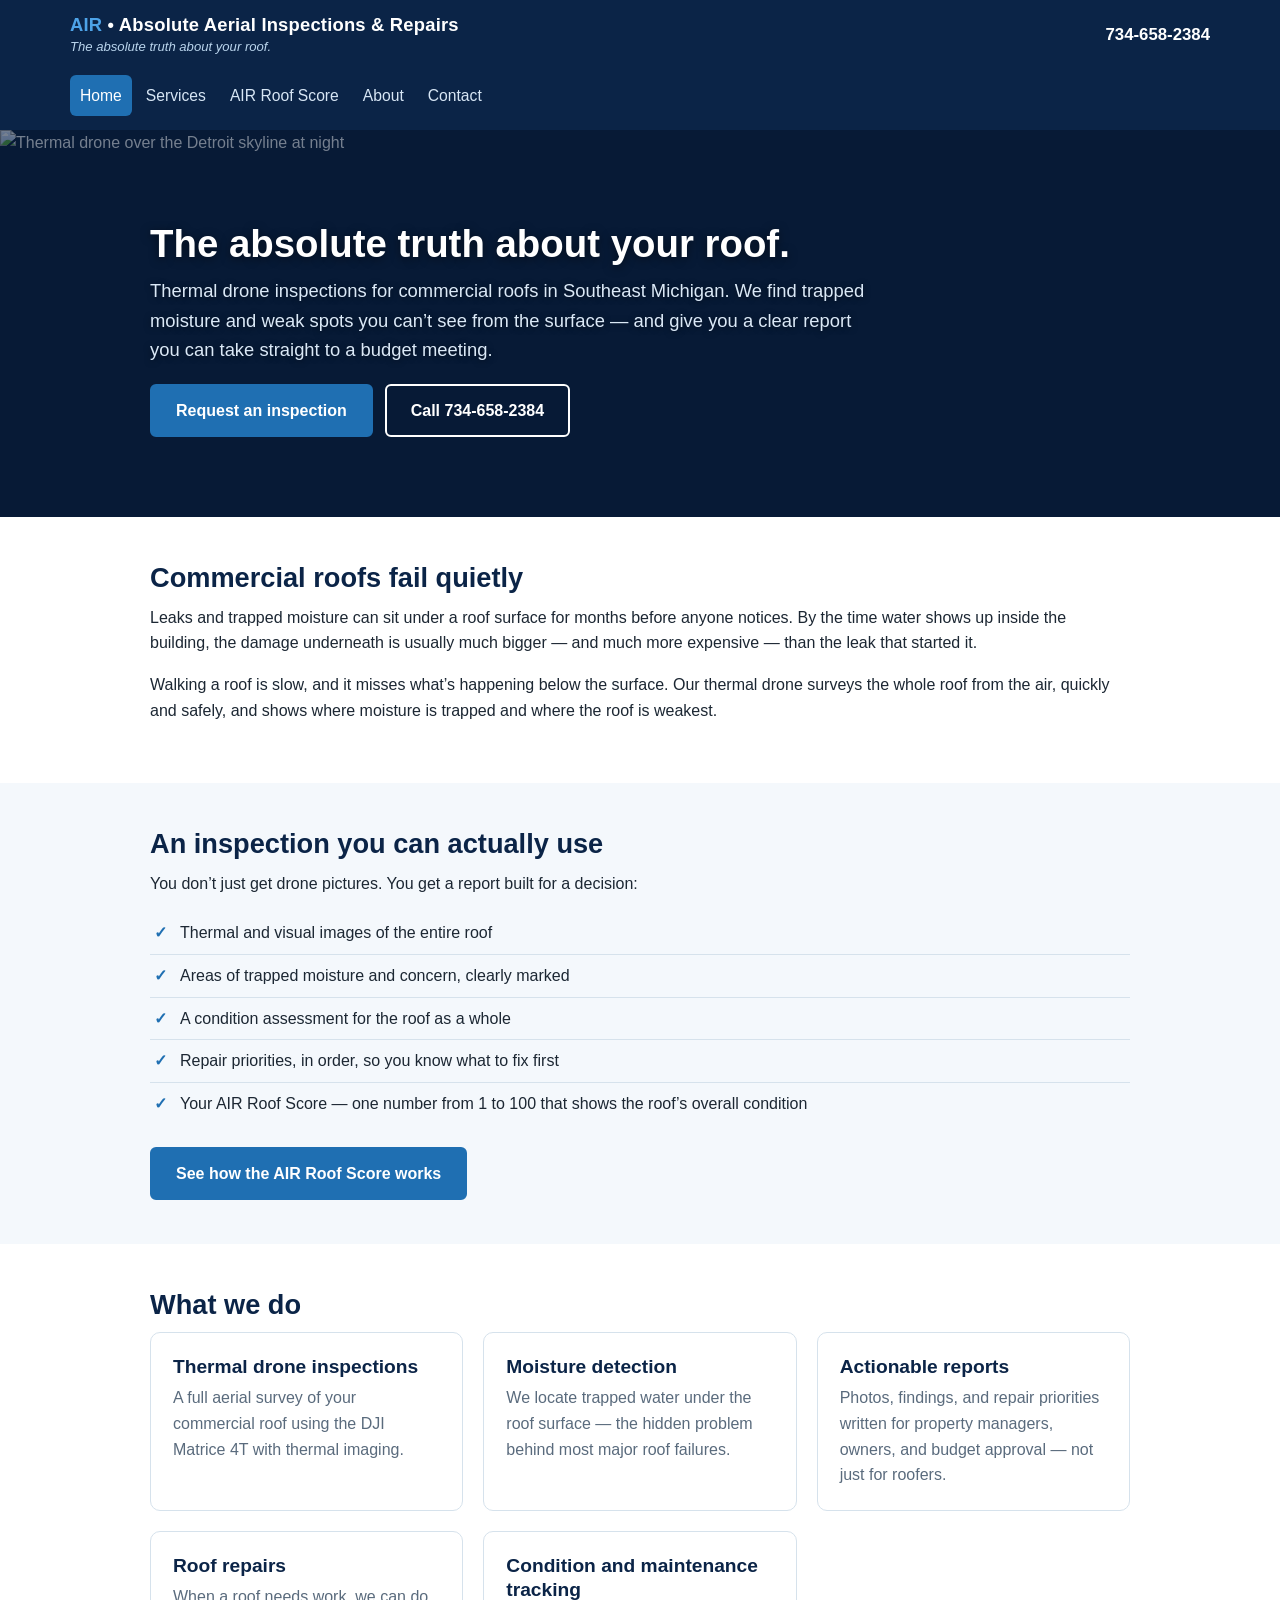
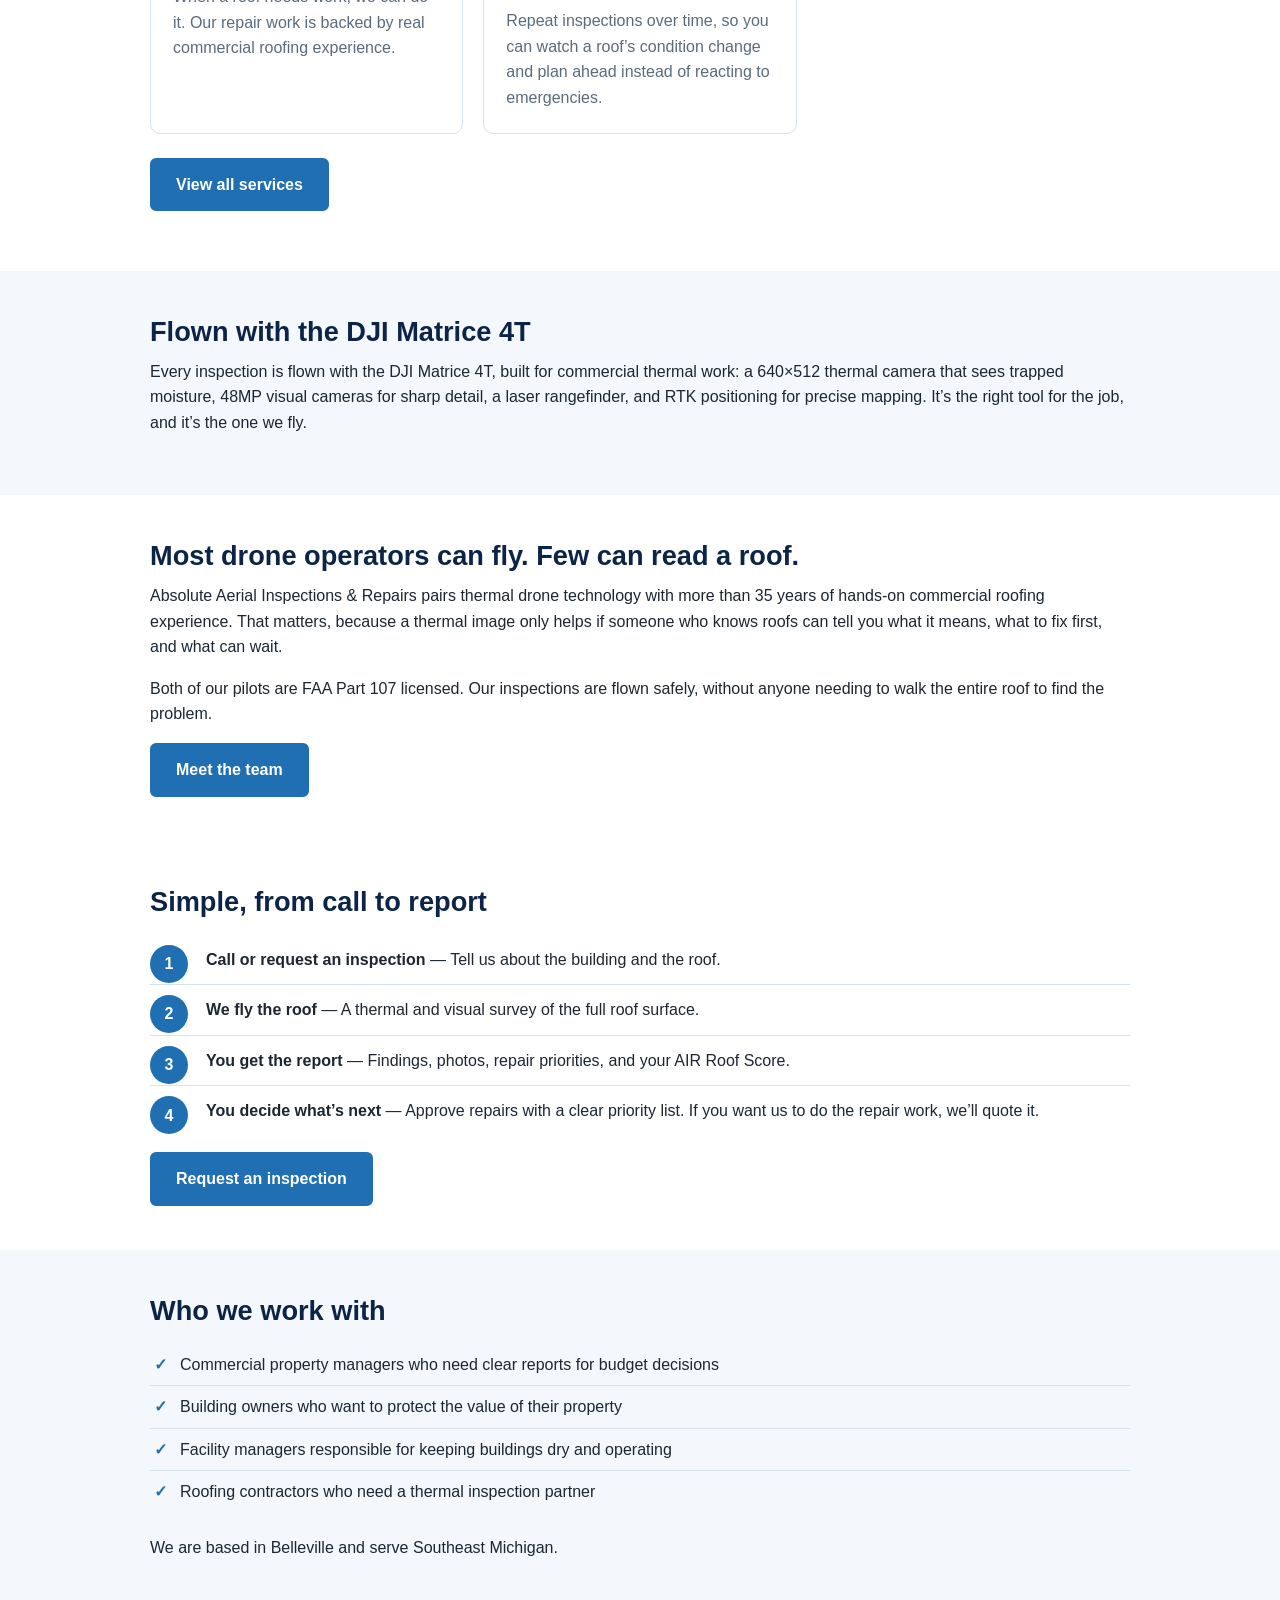
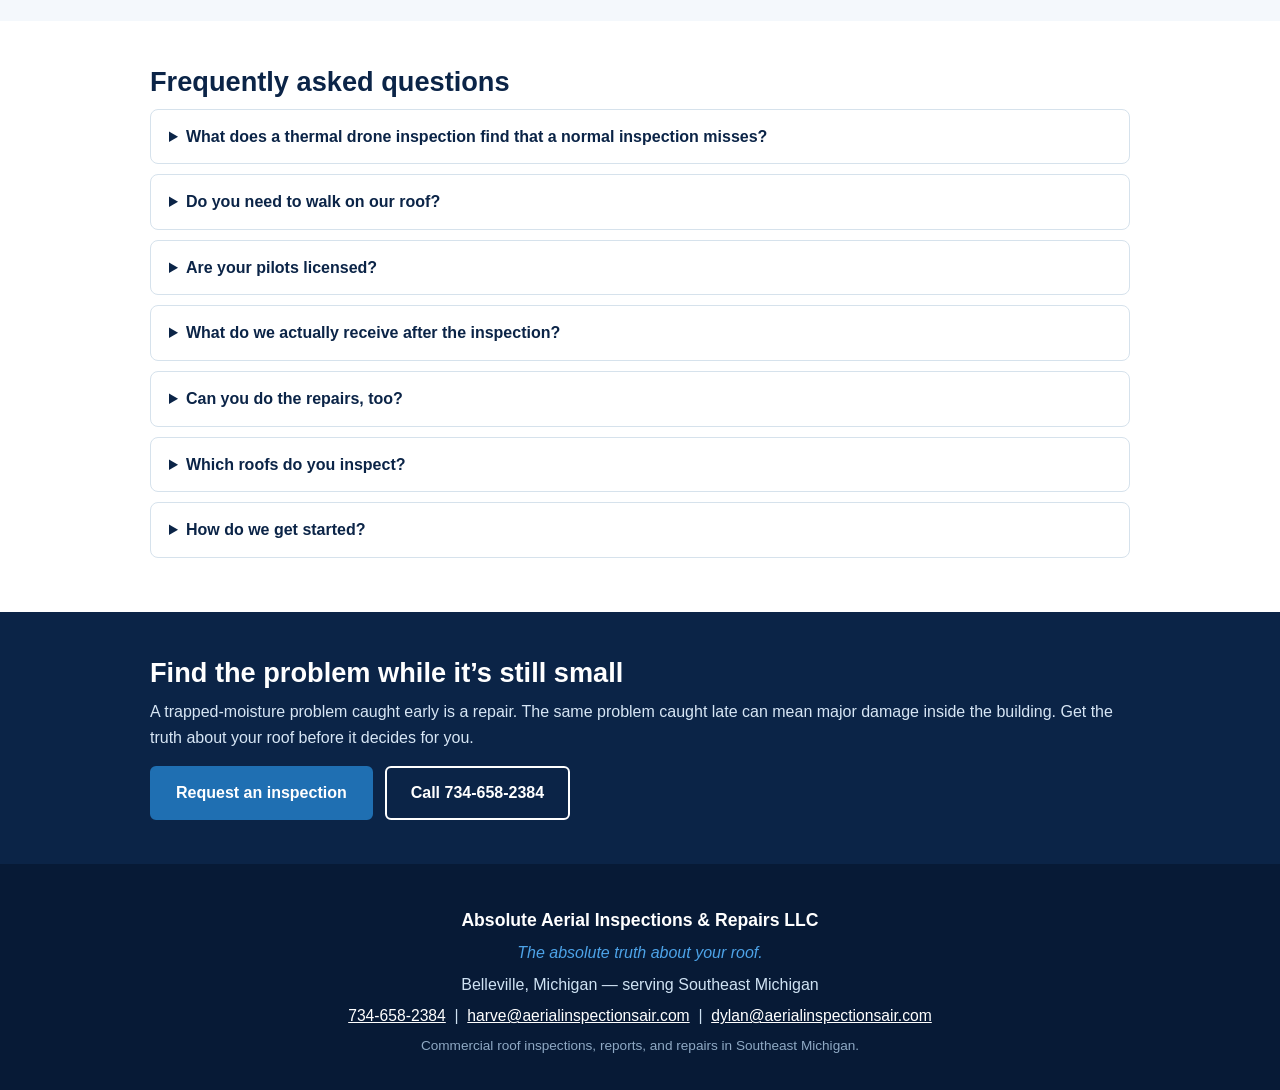
==== index.html @ 46de6a84 "Add files via upload" ====
<!DOCTYPE html>
<html lang="en">
<head>
<meta charset="utf-8">
<meta name="viewport" content="width=device-width, initial-scale=1">
<title>Commercial Roof Inspections in Southeast Michigan | Absolute Aerial Inspections &amp; Repairs</title>
<meta name="description" content="Thermal drone roof inspections, moisture detection, and clear, budget-ready reports for commercial property managers in Southeast Michigan. Call 734-658-2384.">
<link rel="stylesheet" href="styles.css">
</head>
<body>

<header class="site-header">
  <div class="header-inner">
    <a class="brand" href="index.html">
      <div class="brand-name"><span class="air">AIR</span> &bull; Absolute Aerial Inspections &amp; Repairs</div>
      <div class="brand-tag">The absolute truth about your roof.</div>
    </a>
    <nav class="main-nav" aria-label="Main navigation">
      <a href="index.html" class="active">Home</a>
      <a href="services.html">Services</a>
      <a href="roof-score.html">AIR Roof Score</a>
      <a href="about.html">About</a>
      <a href="contact.html">Contact</a>
    </nav>
    <a class="header-phone" href="tel:7346582384">734-658-2384</a>
  </div>
</header>

<section class="hero">
  <img class="hero-img" src="images/hero-banner.jpg" alt="Thermal drone over the Detroit skyline at night">
  <div class="hero-overlay">
    <div class="hero-text">
      <h1>The absolute truth about your roof.</h1>
      <p>Thermal drone inspections for commercial roofs in Southeast Michigan. We find trapped moisture and weak spots you can&rsquo;t see from the surface &mdash; and give you a clear report you can take straight to a budget meeting.</p>
      <div class="btn-row">
        <a class="btn" href="contact.html">Request an inspection</a>
        <a class="btn secondary" href="tel:7346582384">Call 734-658-2384</a>
      </div>
    </div>
  </div>
</section>

<section class="section">
  <div class="wrap">
    <h2>Commercial roofs fail quietly</h2>
    <p>Leaks and trapped moisture can sit under a roof surface for months before anyone notices. By the time water shows up inside the building, the damage underneath is usually much bigger &mdash; and much more expensive &mdash; than the leak that started it.</p>
    <p>Walking a roof is slow, and it misses what&rsquo;s happening below the surface. Our thermal drone surveys the whole roof from the air, quickly and safely, and shows where moisture is trapped and where the roof is weakest.</p>
  </div>
</section>

<section class="section alt">
  <div class="wrap">
    <h2>An inspection you can actually use</h2>
    <p>You don&rsquo;t just get drone pictures. You get a report built for a decision:</p>
    <ul class="checklist">
      <li>Thermal and visual images of the entire roof</li>
      <li>Areas of trapped moisture and concern, clearly marked</li>
      <li>A condition assessment for the roof as a whole</li>
      <li>Repair priorities, in order, so you know what to fix first</li>
      <li>Your AIR Roof Score &mdash; one number from 1 to 100 that shows the roof&rsquo;s overall condition</li>
    </ul>
    <a class="btn" href="roof-score.html">See how the AIR Roof Score works</a>
  </div>
</section>

<section class="section">
  <div class="wrap">
    <h2>What we do</h2>
    <div class="grid">
      <div class="card">
        <h3>Thermal drone inspections</h3>
        <p>A full aerial survey of your commercial roof using the DJI Matrice 4T with thermal imaging.</p>
      </div>
      <div class="card">
        <h3>Moisture detection</h3>
        <p>We locate trapped water under the roof surface &mdash; the hidden problem behind most major roof failures.</p>
      </div>
      <div class="card">
        <h3>Actionable reports</h3>
        <p>Photos, findings, and repair priorities written for property managers, owners, and budget approval &mdash; not just for roofers.</p>
      </div>
      <div class="card">
        <h3>Roof repairs</h3>
        <p>When a roof needs work, we can do it. Our repair work is backed by real commercial roofing experience.</p>
      </div>
      <div class="card">
        <h3>Condition and maintenance tracking</h3>
        <p>Repeat inspections over time, so you can watch a roof&rsquo;s condition change and plan ahead instead of reacting to emergencies.</p>
      </div>
    </div>
    <p style="margin-top: 24px;"><a class="btn" href="services.html">View all services</a></p>
  </div>
</section>

<section class="section alt">
  <div class="wrap">
    <h2>Flown with the DJI Matrice 4T</h2>
    <p>Every inspection is flown with the DJI Matrice 4T, built for commercial thermal work: a 640&times;512 thermal camera that sees trapped moisture, 48MP visual cameras for sharp detail, a laser rangefinder, and RTK positioning for precise mapping. It&rsquo;s the right tool for the job, and it&rsquo;s the one we fly.</p>
  </div>
</section>

<section class="section">
  <div class="wrap">
    <h2>Most drone operators can fly. Few can read a roof.</h2>
    <p>Absolute Aerial Inspections &amp; Repairs pairs thermal drone technology with more than 35 years of hands-on commercial roofing experience. That matters, because a thermal image only helps if someone who knows roofs can tell you what it means, what to fix first, and what can wait.</p>
    <p>Both of our pilots are FAA Part 107 licensed. Our inspections are flown safely, without anyone needing to walk the entire roof to find the problem.</p>
    <a class="btn" href="about.html">Meet the team</a>
  </div>
</section>

<section class="section">
  <div class="wrap">
    <h2>Simple, from call to report</h2>
    <ol class="steps">
      <li><strong>Call or request an inspection</strong> &mdash; Tell us about the building and the roof.</li>
      <li><strong>We fly the roof</strong> &mdash; A thermal and visual survey of the full roof surface.</li>
      <li><strong>You get the report</strong> &mdash; Findings, photos, repair priorities, and your AIR Roof Score.</li>
      <li><strong>You decide what&rsquo;s next</strong> &mdash; Approve repairs with a clear priority list. If you want us to do the repair work, we&rsquo;ll quote it.</li>
    </ol>
    <a class="btn" href="contact.html">Request an inspection</a>
  </div>
</section>

<section class="section alt">
  <div class="wrap">
    <h2>Who we work with</h2>
    <ul class="checklist">
      <li>Commercial property managers who need clear reports for budget decisions</li>
      <li>Building owners who want to protect the value of their property</li>
      <li>Facility managers responsible for keeping buildings dry and operating</li>
      <li>Roofing contractors who need a thermal inspection partner</li>
    </ul>
    <p>We are based in Belleville and serve Southeast Michigan.</p>
  </div>
</section>

<section class="section">
  <div class="wrap faq">
    <h2>Frequently asked questions</h2>
    <details>
      <summary>What does a thermal drone inspection find that a normal inspection misses?</summary>
      <p>Trapped moisture and wet insulation under the roof surface. A roof can look fine from above and still be holding water underneath &mdash; thermal imaging helps reveal those hidden areas so they can be marked and addressed early.</p>
    </details>
    <details>
      <summary>Do you need to walk on our roof?</summary>
      <p>The survey is flown from the air, so we can cover the whole roof quickly and safely without walking every section. That also means less disruption to the building below.</p>
    </details>
    <details>
      <summary>Are your pilots licensed?</summary>
      <p>Yes. Both of our pilots hold FAA Part 107 licenses for commercial drone work.</p>
    </details>
    <details>
      <summary>What do we actually receive after the inspection?</summary>
      <p>A report with thermal and visual photos, marked problem areas, findings in plain language, repair priorities in order, and your AIR Roof Score from 1 to 100.</p>
    </details>
    <details>
      <summary>Can you do the repairs, too?</summary>
      <p>Yes. We handle commercial roof repairs and maintenance. If your report shows work that needs doing, we can quote it from the same inspection findings.</p>
    </details>
    <details>
      <summary>Which roofs do you inspect?</summary>
      <p>Commercial roofs in Southeast Michigan. If you&rsquo;re not sure whether your building is a fit, call us at 734-658-2384 and we&rsquo;ll tell you straight.</p>
    </details>
    <details>
      <summary>How do we get started?</summary>
      <p>Call 734-658-2384 or use the contact form. Tell us about the building and the roof, and we&rsquo;ll schedule the inspection.</p>
    </details>
  </div>
</section>

<section class="section navy">
  <div class="wrap">
    <h2>Find the problem while it&rsquo;s still small</h2>
    <p>A trapped-moisture problem caught early is a repair. The same problem caught late can mean major damage inside the building. Get the truth about your roof before it decides for you.</p>
    <div class="btn-row">
      <a class="btn" href="contact.html">Request an inspection</a>
      <a class="btn secondary" href="tel:7346582384">Call 734-658-2384</a>
    </div>
  </div>
</section>

<footer class="site-footer">
  <div class="wrap">
    <p class="footer-name">Absolute Aerial Inspections &amp; Repairs LLC</p>
    <p class="footer-tag">The absolute truth about your roof.</p>
    <p>Belleville, Michigan &mdash; serving Southeast Michigan</p>
    <p class="footer-contact"><a href="tel:7346582384">734-658-2384</a> &nbsp;|&nbsp; <a href="mailto:harve@aerialinspectionsair.com">harve@aerialinspectionsair.com</a> &nbsp;|&nbsp; <a href="mailto:dylan@aerialinspectionsair.com">dylan@aerialinspectionsair.com</a></p>
    <p class="footer-small">Commercial roof inspections, reports, and repairs in Southeast Michigan.</p>
  </div>
</footer>

</body>
</html>
---- styles.css ----
/* Absolute Aerial Inspections & Repairs — static site styles.
   Navy / sky blue palette matching the business cards.
   No frameworks, no build step, no external requests. */

:root {
  --navy: #0b2447;
  --navy-dark: #071a36;
  --navy-mid: #12335f;
  --blue: #1f6fb2;
  --sky: #4da3e8;
  --light: #f4f8fc;
  --light-blue: #e8f1fa;
  --ink: #1c2733;
  --muted: #5a6b7d;
  --border: #d6e2ec;
  --white: #ffffff;
  --green: #2e9e5b;
  --yellow: #c9960a;
  --orange: #d9731a;
  --red: #c0392b;
}

* { box-sizing: border-box; }

body {
  margin: 0;
  font-family: -apple-system, BlinkMacSystemFont, "Segoe UI", Roboto, Helvetica, Arial, sans-serif;
  color: var(--ink);
  line-height: 1.6;
  background: var(--white);
}

img { max-width: 100%; height: auto; }

a { color: var(--blue); }

h1, h2, h3 { color: var(--navy); line-height: 1.25; margin-top: 0; }
h1 { font-size: 2.2rem; }
h2 { font-size: 1.7rem; margin-bottom: 0.6rem; }
h3 { font-size: 1.2rem; margin-bottom: 0.4rem; }

p { margin-top: 0; }

.wrap { max-width: 1020px; margin: 0 auto; padding: 0 20px; }

/* ---------- Header ---------- */
.site-header {
  background: var(--navy);
  color: var(--white);
  padding: 14px 0;
}
.header-inner {
  max-width: 1180px;
  margin: 0 auto;
  padding: 0 20px;
  display: flex;
  align-items: center;
  justify-content: space-between;
  gap: 12px;
  flex-wrap: wrap;
}
.brand { text-decoration: none; color: var(--white); }
.brand-name {
  font-size: 1.15rem;
  font-weight: 800;
  letter-spacing: 0.2px;
  line-height: 1.2;
}
.brand-name .air { color: var(--sky); }
.brand-tag {
  font-size: 0.82rem;
  color: #b9d4ec;
  font-style: italic;
}
.main-nav { display: flex; flex-wrap: wrap; gap: 4px; order: 3; flex-basis: 100%; padding-top: 6px; }
.main-nav a {
  color: #d7e6f5;
  text-decoration: none;
  padding: 8px 10px;
  border-radius: 6px;
  font-size: 0.98rem;
  white-space: nowrap;
}
.main-nav a:hover { background: var(--navy-mid); color: var(--white); }
.main-nav a.active { background: var(--blue); color: var(--white); }
.header-phone {
  color: var(--white);
  font-weight: 700;
  text-decoration: none;
  font-size: 1.05rem;
  white-space: nowrap;
}
.header-phone:hover { color: var(--sky); }

/* ---------- Hero (home) ---------- */
.hero {
  background: var(--navy-dark);
  color: var(--white);
  position: relative;
  overflow: hidden;
}
.hero-img {
  position: absolute;
  inset: 0;
  width: 100%;
  height: 100%;
  object-fit: cover;
  object-position: center;
}
.hero-overlay {
  position: relative;
  z-index: 1;
  background: linear-gradient(to bottom, rgba(7, 26, 54, 0.55), rgba(7, 26, 54, 0.88));
}
.hero-text {
  max-width: 1020px;
  margin: 0 auto;
  padding: 90px 20px 80px;
  width: 100%;
}
.hero-text h1 {
  color: var(--white);
  font-size: 2.4rem;
  margin-bottom: 0.5rem;
  text-shadow: 0 2px 10px rgba(0, 0, 0, 0.5);
}
.hero-text p {
  font-size: 1.15rem;
  color: #dbe9f7;
  max-width: 720px;
  margin-bottom: 1.2rem;
  text-shadow: 0 1px 6px rgba(0, 0, 0, 0.5);
}

/* ---------- Page head (inner pages) ---------- */
.page-head {
  background: linear-gradient(135deg, var(--navy) 0%, var(--navy-mid) 100%);
  color: var(--white);
  padding: 44px 0 38px;
}
.page-head h1 { color: var(--white); margin-bottom: 0.4rem; }
.page-head p { color: #cfe2f3; font-size: 1.12rem; margin: 0; max-width: 760px; }

/* ---------- Sections ---------- */
.section { padding: 44px 0; }
.section.alt { background: var(--light); }
.section.navy { background: var(--navy); color: var(--white); }
.section.navy h2 { color: var(--white); }
.section.navy p { color: #d7e6f5; }
.lead { font-size: 1.1rem; color: var(--muted); }

/* ---------- Buttons ---------- */
.btn {
  display: inline-block;
  background: var(--blue);
  color: var(--white);
  text-decoration: none;
  font-weight: 700;
  padding: 12px 24px;
  border-radius: 6px;
  border: 2px solid var(--blue);
  font-size: 1rem;
  cursor: pointer;
}
.btn:hover { background: var(--navy-mid); border-color: var(--navy-mid); }
.btn.secondary {
  background: transparent;
  color: var(--white);
  border-color: var(--white);
}
.btn.secondary:hover { background: rgba(255, 255, 255, 0.12); border-color: var(--white); }
.btn.outline {
  background: transparent;
  color: var(--blue);
  border-color: var(--blue);
}
.btn.outline:hover { background: var(--light-blue); }
.btn-row { display: flex; gap: 12px; flex-wrap: wrap; }

/* ---------- Cards / grids ---------- */
.grid {
  display: grid;
  grid-template-columns: repeat(auto-fit, minmax(280px, 1fr));
  gap: 20px;
}
.card {
  background: var(--white);
  border: 1px solid var(--border);
  border-radius: 10px;
  padding: 22px;
}
.card h3 { margin-bottom: 0.4rem; }
.card p { color: var(--muted); margin-bottom: 0; }
.card .role { color: var(--blue); font-weight: 700; font-size: 0.95rem; }

.checklist { list-style: none; padding: 0; margin: 1rem 0 1.4rem; }
.checklist li {
  padding: 8px 0 8px 30px;
  position: relative;
  border-bottom: 1px solid var(--border);
}
.checklist li:last-child { border-bottom: none; }
.checklist li::before {
  content: "\2713";
  position: absolute;
  left: 4px;
  top: 8px;
  color: var(--blue);
  font-weight: 800;
}

/* ---------- Steps ---------- */
.steps { counter-reset: step; list-style: none; padding: 0; margin: 1rem 0; }
.steps li {
  counter-increment: step;
  padding: 12px 0 12px 56px;
  position: relative;
  border-bottom: 1px solid var(--border);
}
.steps li:last-child { border-bottom: none; }
.steps li::before {
  content: counter(step);
  position: absolute;
  left: 0;
  top: 10px;
  width: 38px;
  height: 38px;
  border-radius: 50%;
  background: var(--blue);
  color: var(--white);
  font-weight: 800;
  display: flex;
  align-items: center;
  justify-content: center;
}

/* ---------- Score bands ---------- */
.band {
  display: flex;
  gap: 16px;
  align-items: flex-start;
  background: var(--white);
  border: 1px solid var(--border);
  border-left: 8px solid var(--blue);
  border-radius: 8px;
  padding: 16px 20px;
  margin-bottom: 12px;
}
.band .range { font-weight: 800; font-size: 1.05rem; min-width: 86px; color: var(--navy); }
.band .label { font-weight: 800; }
.band p { margin: 0; color: var(--muted); }
.band.excellent { border-left-color: var(--green); }
.band.good { border-left-color: var(--blue); }
.band.fair { border-left-color: var(--yellow); }
.band.poor { border-left-color: var(--orange); }
.band.critical { border-left-color: var(--red); }

.scorecard-img {
  border: 1px solid var(--border);
  border-radius: 10px;
  display: block;
  margin: 0 auto;
  max-width: 560px;
}
.caption {
  text-align: center;
  color: var(--muted);
  font-size: 0.9rem;
  margin-top: 10px;
}

/* ---------- FAQ ---------- */
.faq details {
  border: 1px solid var(--border);
  border-radius: 8px;
  margin-bottom: 10px;
  background: var(--white);
}
.faq summary {
  cursor: pointer;
  font-weight: 700;
  color: var(--navy);
  padding: 14px 18px;
}
.faq details p { padding: 0 18px 14px; margin: 0; color: var(--muted); }

/* ---------- Contact ---------- */
.contact-grid {
  display: grid;
  grid-template-columns: 1fr 1.4fr;
  gap: 32px;
  align-items: start;
}
.contact-details {
  background: var(--light);
  border: 1px solid var(--border);
  border-radius: 10px;
  padding: 24px;
}
.contact-details .phone-big {
  font-size: 1.5rem;
  font-weight: 800;
  color: var(--navy);
  text-decoration: none;
  display: block;
  margin: 8px 0 16px;
}
.contact-details a { word-break: break-word; }
.form-note {
  background: var(--light-blue);
  border: 1px solid var(--border);
  border-radius: 8px;
  padding: 12px 16px;
  font-size: 0.95rem;
  color: var(--muted);
  margin-bottom: 20px;
}
form label { display: block; font-weight: 700; color: var(--navy); margin-bottom: 4px; }
form input, form textarea {
  width: 100%;
  padding: 11px 12px;
  border: 1px solid var(--border);
  border-radius: 6px;
  font-size: 1rem;
  font-family: inherit;
  margin-bottom: 16px;
  background: var(--white);
  color: var(--ink);
}
form textarea { min-height: 130px; resize: vertical; }
.form-sent {
  display: none;
  background: #eaf7ef;
  border: 1px solid #bfe3cb;
  border-radius: 8px;
  padding: 16px 18px;
  margin-top: 16px;
  color: #1e5c33;
}

/* ---------- Footer ---------- */
.site-footer {
  background: var(--navy-dark);
  color: #cfe2f3;
  padding: 36px 0 28px;
  text-align: center;
}
.site-footer .footer-name { color: var(--white); font-weight: 800; font-size: 1.1rem; }
.site-footer .footer-tag { font-style: italic; color: var(--sky); }
.site-footer a { color: var(--white); }
.site-footer p { margin: 6px 0; }
.footer-contact { font-size: 0.98rem; }
.footer-small { font-size: 0.85rem; color: #8fa9c4; margin-top: 16px; }

/* ---------- Responsive ---------- */
@media (max-width: 720px) {
  h1 { font-size: 1.8rem; }
  .hero-text { padding: 56px 20px 48px; }
  .hero-text h1 { font-size: 1.9rem; }
  .hero-text p { font-size: 1.02rem; }
  .header-inner { flex-direction: column; align-items: flex-start; }
  .main-nav { gap: 2px; }
  .main-nav a { padding: 8px 9px; font-size: 0.92rem; }
  .contact-grid { grid-template-columns: 1fr; }
  .section { padding: 32px 0; }
  .band { flex-direction: column; gap: 4px; }
}
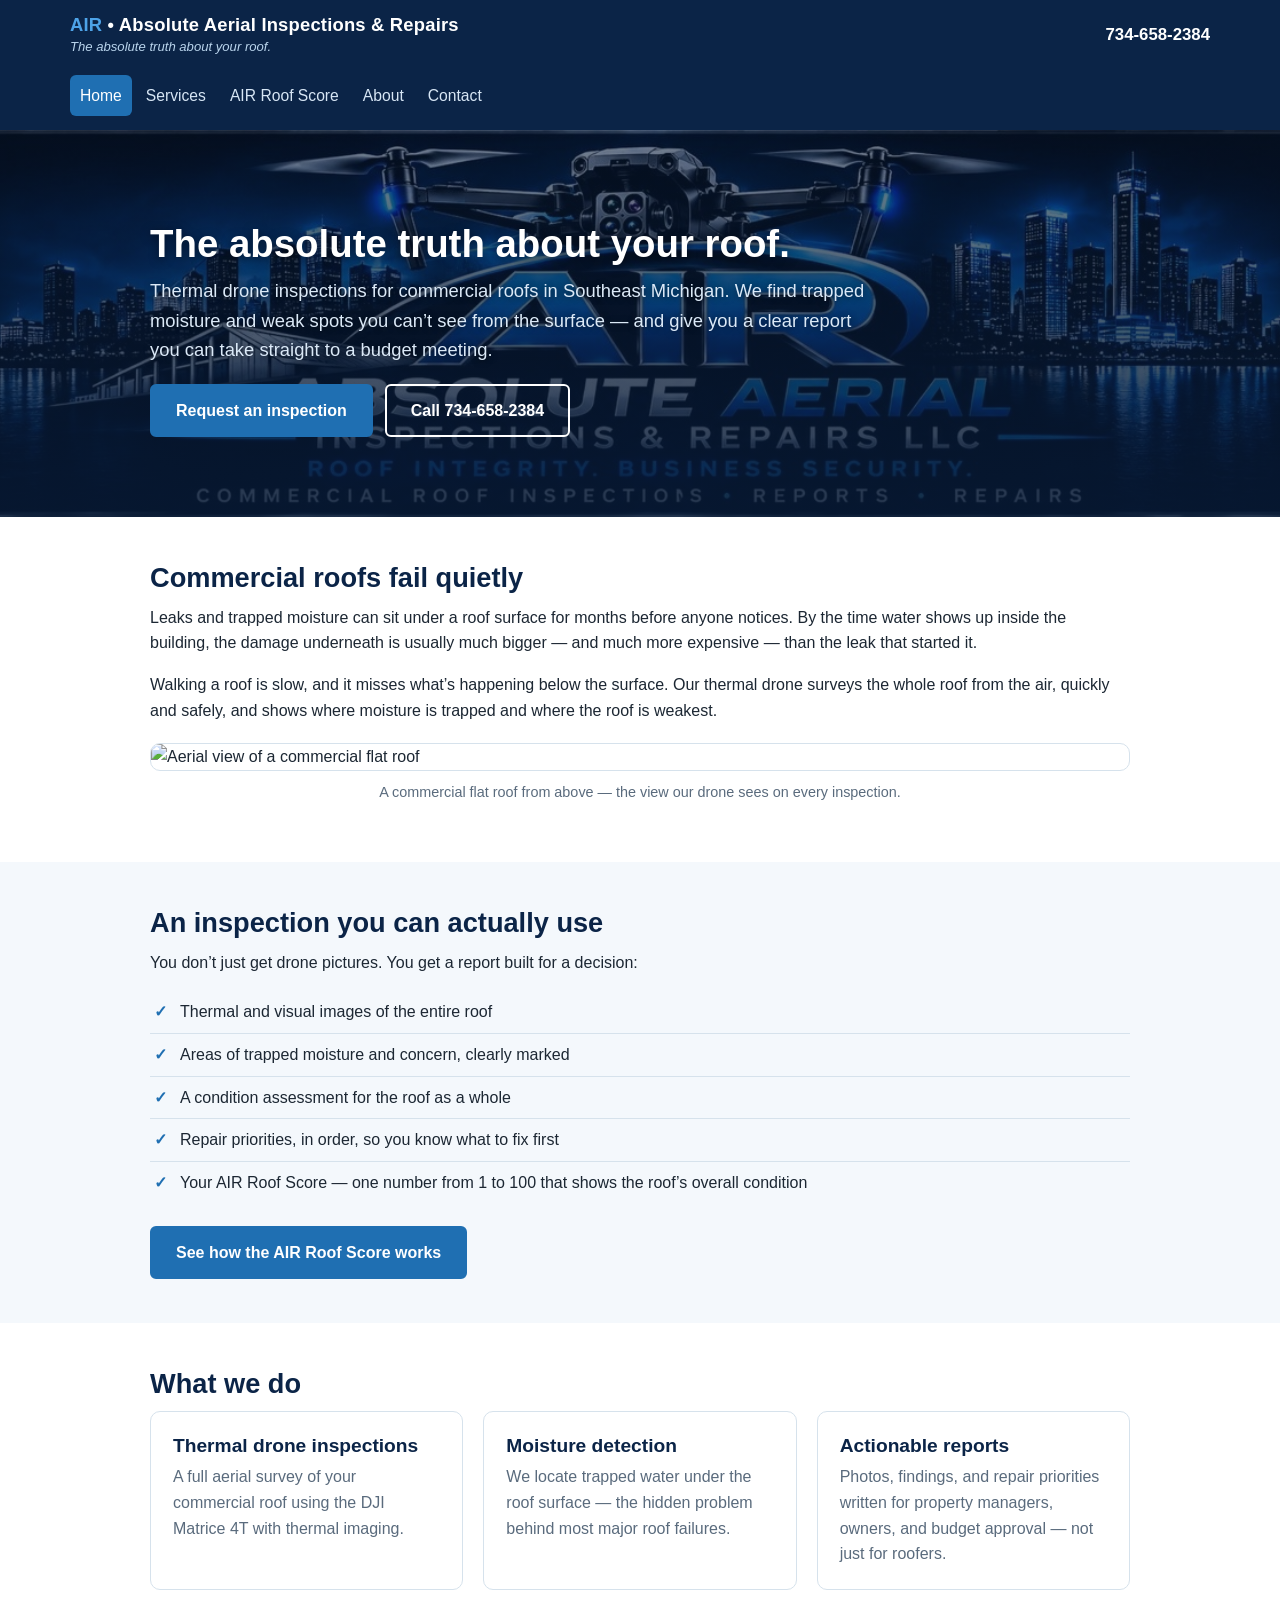
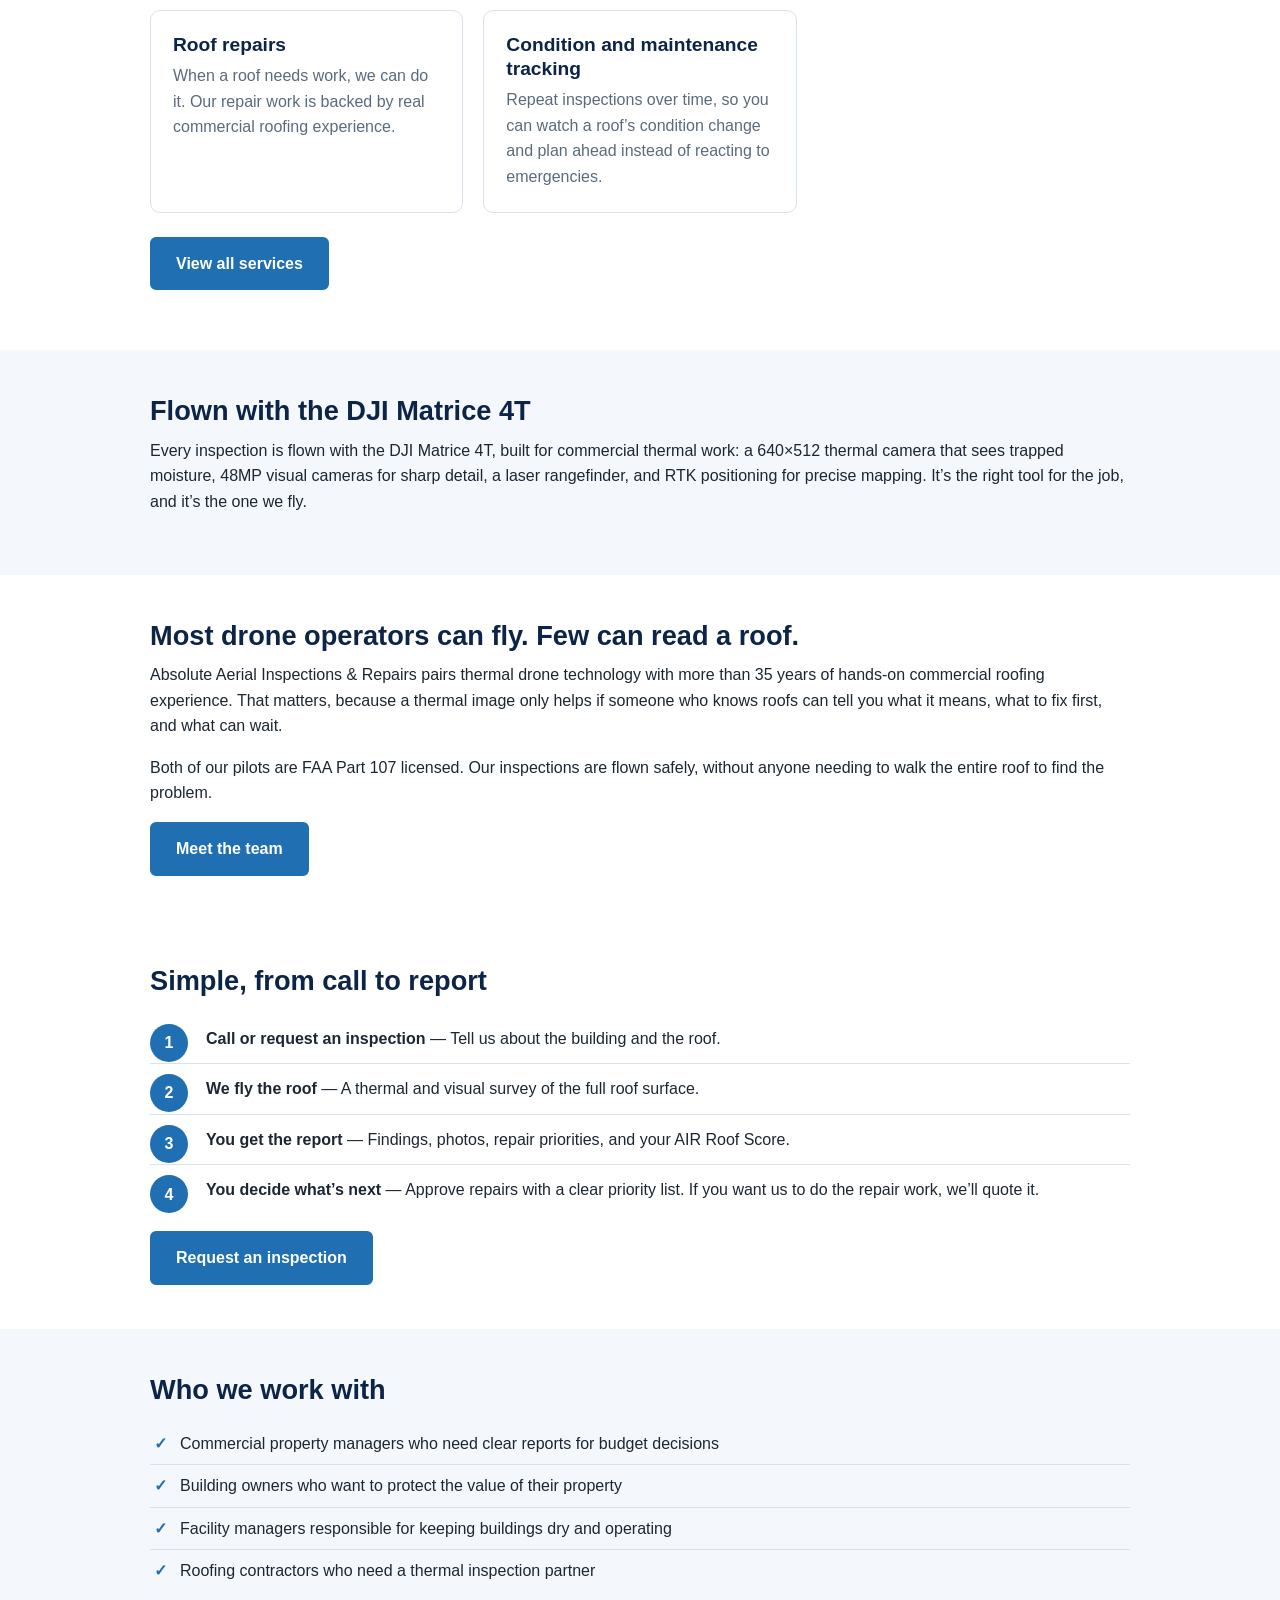
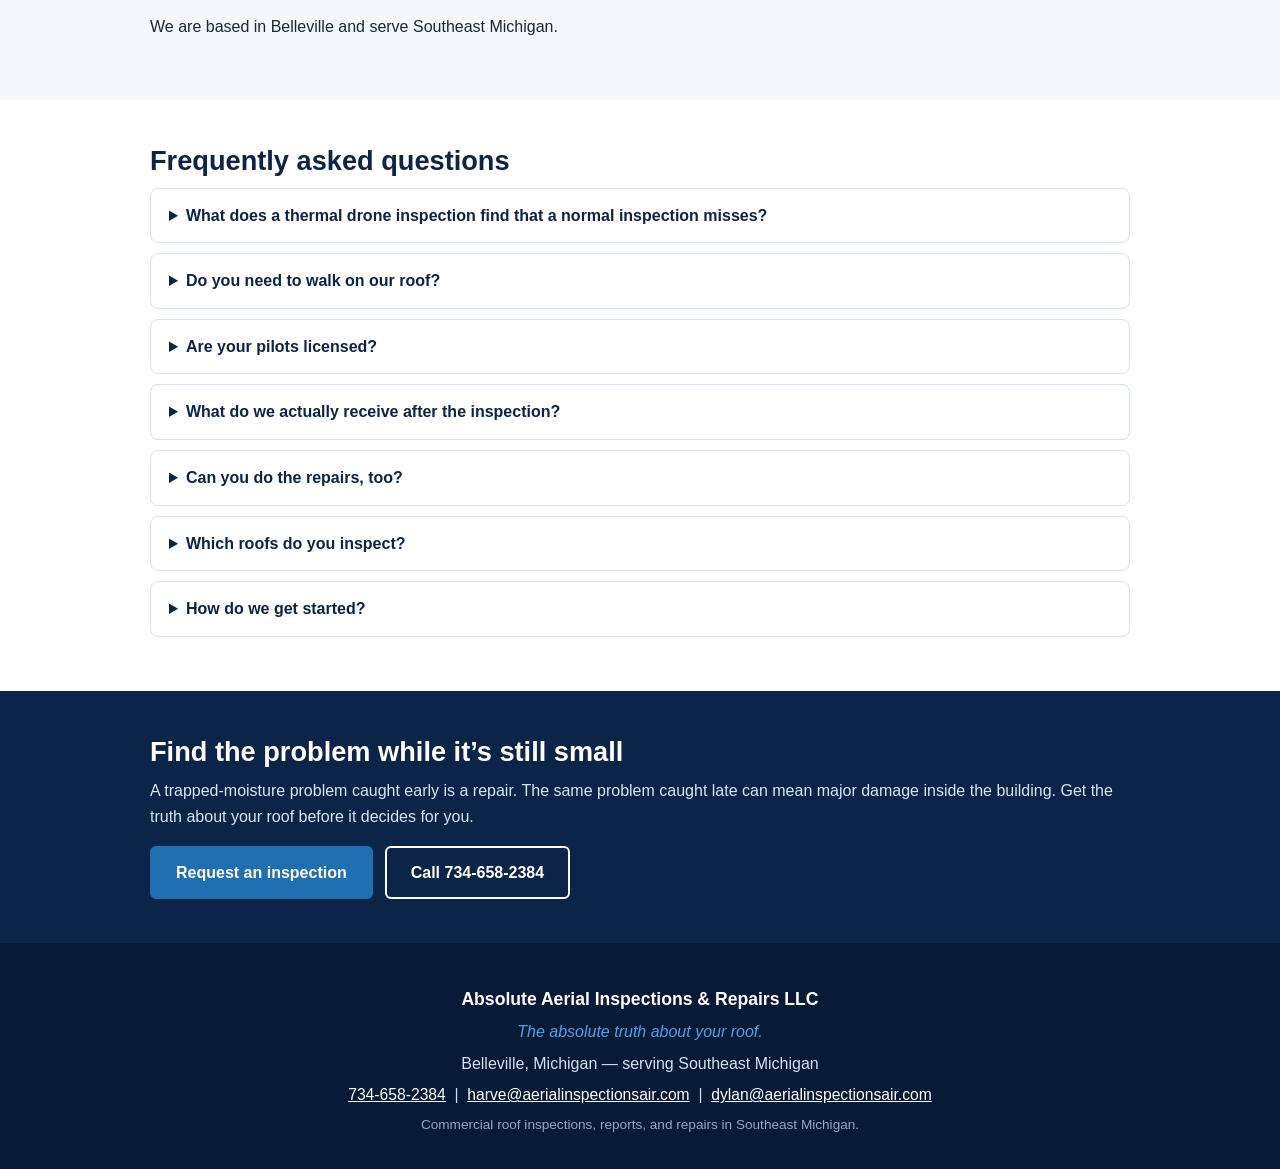
==== commit c13dbb3a: "Add files via upload" ====
--- a/index.html
+++ b/index.html
@@ -45,6 +45,8 @@
     <h2>Commercial roofs fail quietly</h2>
     <p>Leaks and trapped moisture can sit under a roof surface for months before anyone notices. By the time water shows up inside the building, the damage underneath is usually much bigger &mdash; and much more expensive &mdash; than the leak that started it.</p>
     <p>Walking a roof is slow, and it misses what&rsquo;s happening below the surface. Our thermal drone surveys the whole roof from the air, quickly and safely, and shows where moisture is trapped and where the roof is weakest.</p>
+    <img class="photo photo-wide" src="images/roof-aerial.jpg" alt="Aerial view of a commercial flat roof">
+    <p class="caption">A commercial flat roof from above &mdash; the view our drone sees on every inspection.</p>
   </div>
 </section>
 
--- a/styles.css
+++ b/styles.css
@@ -269,6 +269,16 @@
   margin-top: 10px;
 }
 
+/* ---------- Photos ---------- */
+.photo {
+  border: 1px solid var(--border);
+  border-radius: 10px;
+  display: block;
+}
+.photo-wide { width: 100%; margin-top: 20px; }
+.photo-med { max-width: 680px; margin: 20px auto 0; }
+.photo-small { max-width: 300px; margin: 20px auto 0; }
+
 /* ---------- FAQ ---------- */
 .faq details {
   border: 1px solid var(--border);
